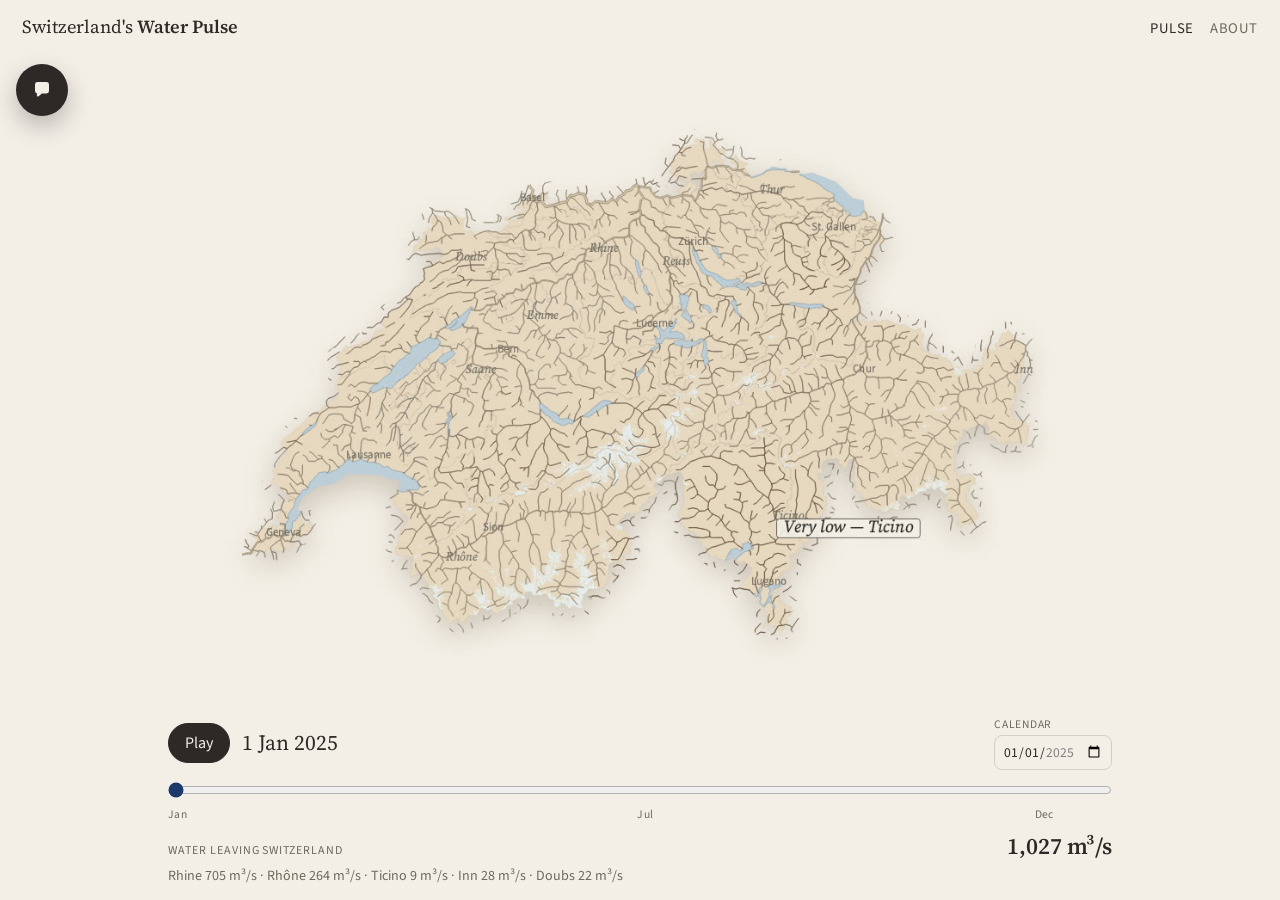
==== docs/index.html @ 2dd58051 "Make the daily pulse readable without turning the Rhine back into a band. A flood day was a hairline" ====
<!DOCTYPE html>
<html lang="en">
  <head>
    <meta charset="utf-8" />
    <meta name="viewport" content="width=device-width, initial-scale=1, viewport-fit=cover" />
    <title>Switzerland's Water Pulse</title>
    <meta
      name="description"
      content="Every river in Switzerland, every day of 2025. Scrub the year, pick a date, or ask the film what the water was doing."
    />
    <meta property="og:title" content="Switzerland's Water Pulse" />
    <meta
      property="og:description"
      content="Every river in Switzerland, every day of 2025. Ribbon height is the square root of discharge. Colour is the river against its own normal."
    />
    <meta property="og:type" content="website" />
    <meta property="og:url" content="https://alexanderduckworthhu.github.io/swiss-water-pulse/" />
    <meta property="og:image" content="https://alexanderduckworthhu.github.io/swiss-water-pulse/poster.jpg" />
    <link rel="canonical" href="https://alexanderduckworthhu.github.io/swiss-water-pulse/" />
    <link rel="icon" href="favicon.svg" type="image/svg+xml" />
    <link rel="preconnect" href="https://fonts.googleapis.com" />
    <link rel="preconnect" href="https://fonts.gstatic.com" crossorigin />
    <link
      href="https://fonts.googleapis.com/css2?family=Source+Sans+3:ital,wght@0,400;0,600;1,400&amp;family=Source+Serif+4:ital,opsz,wght@0,8..60,500;0,8..60,600;1,8..60,500&amp;display=swap"
      rel="stylesheet"
    />
    <link rel="stylesheet" href="styles.css?v=6" />
  </head>
  <body class="film-page">
    <header class="top">
      <a class="brand" href="./">Switzerland's <strong>Water Pulse</strong></a>
      <nav class="site-nav" aria-label="Pages">
        <a href="./" aria-current="page">Pulse</a>
        <a href="about.html">About</a>
      </nav>
    </header>

    <main class="pulse">
      <div class="stage">
        <video id="film" poster="poster.jpg?v=5" playsinline preload="metadata" aria-label="Switzerland's Water Pulse, 2025"></video>
        <button type="button" id="btn-chat" class="chat-toggle" aria-expanded="false" aria-controls="chat" aria-label="Ask about the water">
          <svg class="icon-chat" viewBox="0 0 24 24" aria-hidden="true">
            <path
              fill="currentColor"
              d="M5 6.4A2.4 2.4 0 0 1 7.4 4h9.2A2.4 2.4 0 0 1 19 6.4v6.7a2.4 2.4 0 0 1-2.4 2.4H12l-3.4 2.7c-.7.55-1.7.06-1.7-.8v-1.9H7.4A2.4 2.4 0 0 1 5 13.1V6.4Z"
            />
          </svg>
          <svg class="icon-close" viewBox="0 0 24 24" aria-hidden="true">
            <path fill="currentColor" d="M6.4 5 12 10.6 17.6 5 19 6.4 13.4 12 19 17.6 17.6 19 12 13.4 6.4 19 5 17.6 10.6 12 5 6.4Z" />
          </svg>
        </button>
        <section class="chat" id="chat" hidden>
          <div class="chat-head">
            <p class="chat-label">Ask the year</p>
            <button type="button" id="chat-close" aria-label="Close chat">×</button>
          </div>
          <div class="chat-log" id="chat-log" role="log" aria-live="polite"></div>
          <form class="ask" id="ask-form">
            <div class="ask-row">
              <label class="sr-only" for="ask-input">Question</label>
              <input id="ask-input" type="text" autocomplete="off" placeholder="Rhine on 15 June, or the peak day" />
              <button type="submit" aria-label="Send">
                <svg viewBox="0 0 24 24" aria-hidden="true">
                  <path fill="currentColor" d="M4 12.2 19.2 4.8c.7-.3 1.4.4 1.1 1.1L13.6 20c-.3.8-1.4.7-1.6-.1l-1.6-6.1-6.1-1.6c-.8-.2-.9-1.3-.3-1.6Z" />
                </svg>
              </button>
            </div>
          </form>
        </section>
      </div>

      <section class="controls" aria-label="Timeline">
        <div class="control-row">
          <button type="button" id="play" class="play">Play</button>
          <p id="stamp" class="stamp">1 Jan 2025</p>
          <label class="calendar">
            <span>Calendar</span>
            <input id="calendar" type="date" min="2025-01-01" max="2025-12-31" value="2025-01-01" />
          </label>
        </div>
        <label class="slider">
          <span class="sr-only">Day of 2025</span>
          <input id="day" type="range" min="0" max="364" value="0" step="1" />
        </label>
        <div class="ticks" aria-hidden="true">
          <span style="left: 0">Jan</span>
          <span style="left: 49.7%">Jul</span>
          <span style="left: 91.8%">Dec</span>
        </div>
        <p class="headline"><span>Water leaving Switzerland</span> <strong id="total">—</strong></p>
        <p id="parts" class="parts"></p>
      </section>
    </main>

    <script src="app.js?v=6"></script>
    <script src="chat.js?v=1"></script>
  </body>
</html>
---- docs/styles.css ----
:root {
  --paper: #f3eee6;
  --ink: #2c2926;
  --muted: #6f695f;
  --faint: #b7b0a4;
  --line: rgba(44, 41, 38, 0.16);
  --blue: #1b3a6b;
  --shadow: 0 18px 50px rgba(44, 41, 38, 0.14);
  --serif: "Source Serif 4", Georgia, serif;
  --sans: "Source Sans 3", "Source Sans Pro", sans-serif;
}

* { box-sizing: border-box; }

html, body {
  margin: 0;
  background: var(--paper);
  color: var(--ink);
  font-family: var(--sans);
  font-size: 16px;
}

button, input { font: inherit; color: inherit; }

a { color: var(--blue); }

.sr-only {
  position: absolute;
  width: 1px;
  height: 1px;
  padding: 0;
  margin: -1px;
  overflow: hidden;
  clip: rect(0, 0, 0, 0);
  border: 0;
}

.top {
  display: flex;
  align-items: baseline;
  justify-content: space-between;
  gap: 16px;
  max-width: 1100px;
  margin: 0 auto;
  padding: 22px 24px 8px;
}

.brand {
  color: var(--ink);
  font-family: var(--serif);
  font-size: 1.15rem;
  text-decoration: none;
}

.brand strong { font-weight: 600; }

.site-nav { display: flex; gap: 16px; }

.site-nav a {
  color: var(--muted);
  font-size: 0.92rem;
  letter-spacing: 0.04em;
  text-decoration: none;
  text-transform: uppercase;
}

.site-nav a[aria-current="page"] { color: var(--ink); }

.pulse {
  display: grid;
  justify-items: center;
  padding: 8px 16px 40px;
}

.stage {
  position: relative;
  width: min(520px, 100%);
}

video {
  display: block;
  width: 100%;
  height: auto;
  aspect-ratio: 1080 / 1350;
  background: #e7e0d4;
  border-radius: 2px;
  box-shadow: var(--shadow);
}

.film-page {
  height: 100dvh;
  overflow: hidden;
}

.film-page .top {
  position: absolute;
  z-index: 4;
  top: 0;
  right: 0;
  left: 0;
  max-width: none;
  margin: 0;
  padding: 14px 22px;
  background: linear-gradient(to bottom, rgba(243, 238, 230, 0.92), rgba(243, 238, 230, 0));
}

.film-page .pulse {
  position: relative;
  height: 100dvh;
  padding: 0;
}

.film-page .stage {
  position: absolute;
  inset: 48px 0 108px;
  width: auto;
  overflow: hidden;
}

.film-page video {
  position: absolute;
  top: 0;
  left: 50%;
  width: auto;
  height: 156%;
  max-width: none;
  aspect-ratio: auto;
  object-fit: fill;
  background: transparent;
  border-radius: 0;
  box-shadow: none;
  transform: translate(-50%, -18%);
}

@media (max-width: 800px) {
  .film-page .brand {
    position: absolute;
    width: 1px;
    height: 1px;
    overflow: hidden;
    clip: rect(0, 0, 0, 0);
  }

  .film-page video {
    top: 50%;
    width: 100%;
    height: auto;
    transform: translate(-50%, -50%);
  }
}

.controls {
  width: min(520px, 100%);
  margin-top: 16px;
}

.film-page .controls {
  position: absolute;
  z-index: 4;
  left: 50%;
  bottom: 0;
  transform: translateX(-50%);
  width: min(960px, calc(100% - 28px));
  margin: 0;
  padding: 10px 8px 14px;
  background: linear-gradient(to top, rgba(243, 238, 230, 0.94) 70%, rgba(243, 238, 230, 0));
}

.film-page .chat-toggle {
  top: 16px;
  right: auto;
  bottom: auto;
  left: 16px;
}

.film-page .chat {
  top: 78px;
  right: auto;
  bottom: auto;
  left: 16px;
  height: min(460px, calc(100% - 110px));
}

.control-row {
  display: flex;
  align-items: center;
  gap: 12px;
}

.play {
  flex: 0 0 auto;
  padding: 8px 16px;
  border: 1px solid var(--ink);
  border-radius: 999px;
  background: var(--ink);
  color: var(--paper);
  cursor: pointer;
}

.play:hover { background: var(--blue); border-color: var(--blue); }

.stamp {
  flex: 1;
  margin: 0;
  font-family: var(--serif);
  font-size: 1.35rem;
}

.calendar {
  display: flex;
  flex-direction: column;
  gap: 2px;
  color: var(--muted);
  font-size: 0.72rem;
  letter-spacing: 0.06em;
  text-transform: uppercase;
}

.calendar input {
  padding: 6px 8px;
  border: 1px solid var(--line);
  border-radius: 8px;
  background: transparent;
  color: var(--ink);
  font-size: 0.85rem;
  letter-spacing: 0;
  text-transform: none;
}

.slider { display: block; margin-top: 12px; }

.slider input {
  width: 100%;
  margin: 0;
  accent-color: var(--blue);
  cursor: pointer;
}

.ticks {
  position: relative;
  height: 18px;
  color: var(--muted);
  font-size: 0.72rem;
  letter-spacing: 0.04em;
}

.ticks span { position: absolute; top: 2px; }

.headline {
  display: flex;
  align-items: baseline;
  justify-content: space-between;
  gap: 12px;
  margin: 8px 0 0;
}

.headline span {
  color: var(--muted);
  font-size: 0.75rem;
  letter-spacing: 0.08em;
  text-transform: uppercase;
}

.headline strong {
  font-family: var(--serif);
  font-size: 1.45rem;
  font-weight: 600;
}

.parts {
  margin: 4px 0 0;
  color: var(--muted);
  font-size: 0.88rem;
  line-height: 1.45;
}

.chat-toggle {
  position: absolute;
  z-index: 5;
  right: 14px;
  bottom: 14px;
  display: grid;
  place-items: center;
  width: 52px;
  height: 52px;
  padding: 0;
  border: 0;
  border-radius: 50%;
  background: var(--ink);
  color: var(--paper);
  cursor: pointer;
  box-shadow: 0 10px 24px rgba(44, 41, 38, 0.28);
}

.chat-toggle svg { width: 24px; height: 24px; }
.chat-toggle .icon-close { display: none; }
.chat-toggle.on .icon-chat { display: none; }
.chat-toggle.on .icon-close { display: block; }

.chat[hidden] { display: none; }

.chat {
  position: absolute;
  z-index: 6;
  right: 14px;
  bottom: 76px;
  display: flex;
  flex-direction: column;
  width: min(360px, calc(100% - 28px));
  height: min(460px, 70%);
  overflow: hidden;
  background: #fffaf3;
  border: 1px solid var(--line);
  border-radius: 18px;
  box-shadow: var(--shadow);
}

.chat-head {
  display: flex;
  align-items: center;
  justify-content: space-between;
  padding: 12px 14px;
  border-bottom: 1px solid var(--line);
}

.chat-label {
  margin: 0;
  font-family: var(--serif);
  font-size: 1.05rem;
}

#chat-close {
  width: 28px;
  height: 28px;
  padding: 0;
  border: 0;
  border-radius: 50%;
  background: transparent;
  color: var(--muted);
  font-size: 1.2rem;
  cursor: pointer;
}

.chat-log {
  display: flex;
  flex: 1;
  flex-direction: column;
  gap: 10px;
  min-height: 0;
  padding: 14px;
  overflow-y: auto;
}

.chat-msg {
  max-width: 88%;
  padding: 10px 12px;
  border-radius: 16px;
  font-size: 0.9rem;
  line-height: 1.45;
}

.chat-msg.user {
  align-self: flex-end;
  border-bottom-right-radius: 5px;
  background: var(--ink);
  color: var(--paper);
}

.chat-msg.bot {
  align-self: flex-start;
  border-bottom-left-radius: 5px;
  background: rgba(44, 41, 38, 0.06);
}

.chat-msg button {
  display: inline;
  margin: 0 6px 0 0;
  padding: 0;
  border: 0;
  background: none;
  color: var(--blue);
  font: inherit;
  text-decoration: underline;
  text-underline-offset: 2px;
  cursor: pointer;
}

.chips { display: flex; flex-wrap: wrap; gap: 6px; margin-top: 8px; }

.chips button {
  margin: 0;
  padding: 4px 8px;
  border: 1px solid var(--line);
  border-radius: 999px;
  background: transparent;
  color: var(--ink);
  font-size: 0.78rem;
  text-decoration: none;
}

.ask {
  padding: 10px;
  border-top: 1px solid var(--line);
}

.ask-row { display: flex; gap: 6px; }

.ask input {
  flex: 1;
  min-width: 0;
  padding: 10px 14px;
  border: 1px solid var(--line);
  border-radius: 999px;
  background: transparent;
}

.ask input:focus { outline: none; border-color: var(--blue); }

.ask-row button {
  display: grid;
  place-items: center;
  width: 40px;
  height: 40px;
  padding: 0;
  border: 0;
  border-radius: 50%;
  background: var(--ink);
  color: var(--paper);
  cursor: pointer;
}

.ask-row button svg { width: 18px; height: 18px; }

.about {
  max-width: 680px;
  margin: 0 auto;
  padding: 12px 24px 64px;
}

.about h1, .about h2 {
  font-family: var(--serif);
  font-weight: 560;
}

.about h1 { font-size: 2.2rem; margin: 0 0 12px; }
.about h2 { font-size: 1.35rem; margin: 28px 0 8px; }

.about p { margin: 0 0 12px; line-height: 1.55; }

.kicker {
  margin: 0 0 6px;
  color: var(--muted);
  font-size: 0.78rem;
  letter-spacing: 0.12em;
  text-transform: uppercase;
}

.credit { color: var(--muted); font-size: 0.88rem; }

.back { font-family: var(--serif); }

@media (max-width: 640px) {
  .control-row { flex-wrap: wrap; }
  .stamp { order: -1; width: 100%; }
  .chat { height: min(420px, 62%); }
}
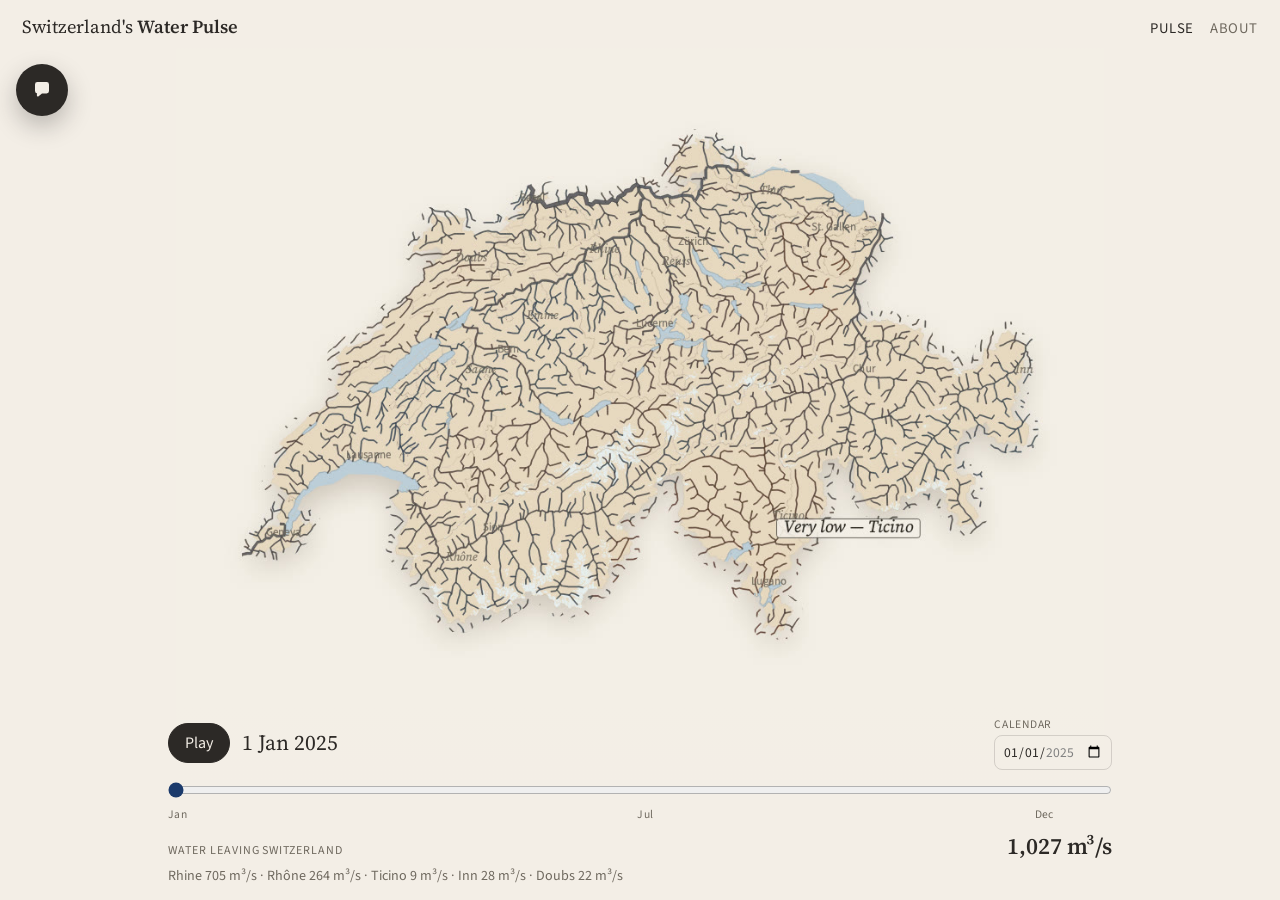
==== commit 3acf8b67: "Darken the rivers and widen them so the pulse stays visible all year. Usual flow was cream on the sa" ====
--- a/docs/index.html
+++ b/docs/index.html
@@ -37,7 +37,7 @@
 
     <main class="pulse">
       <div class="stage">
-        <video id="film" poster="poster.jpg?v=5" playsinline preload="metadata" aria-label="Switzerland's Water Pulse, 2025"></video>
+        <video id="film" poster="poster.jpg?v=6" playsinline preload="metadata" aria-label="Switzerland's Water Pulse, 2025"></video>
         <button type="button" id="btn-chat" class="chat-toggle" aria-expanded="false" aria-controls="chat" aria-label="Ask about the water">
           <svg class="icon-chat" viewBox="0 0 24 24" aria-hidden="true">
             <path
@@ -92,7 +92,7 @@
       </section>
     </main>
 
-    <script src="app.js?v=6"></script>
-    <script src="chat.js?v=1"></script>
+    <script src="app.js?v=7"></script>
+    <script src="chat.js?v=2"></script>
   </body>
 </html>
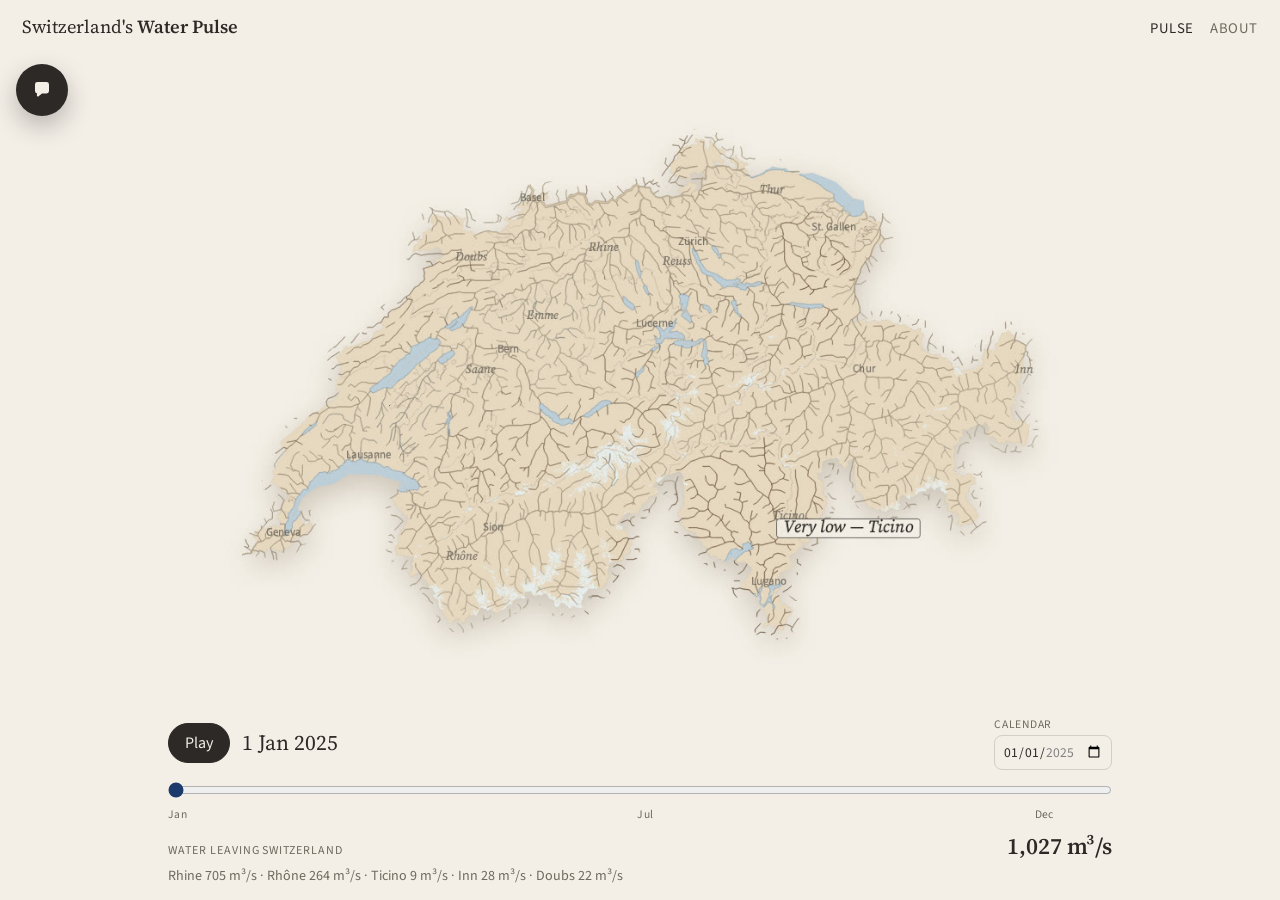
==== commit ddda243e: "Size every river by its discharge, so the Rhine is no longer drawn like its neighbours. A square roo" ====
--- a/docs/index.html
+++ b/docs/index.html
@@ -11,7 +11,7 @@
     <meta property="og:title" content="Switzerland's Water Pulse" />
     <meta
       property="og:description"
-      content="Every river in Switzerland, every day of 2025. Ribbon height is the square root of discharge. Colour is the river against its own normal."
+      content="Every river in Switzerland, every day of 2025. Ribbon width follows discharge. Colour is the river against its own normal."
     />
     <meta property="og:type" content="website" />
     <meta property="og:url" content="https://alexanderduckworthhu.github.io/swiss-water-pulse/" />
@@ -37,7 +37,7 @@
 
     <main class="pulse">
       <div class="stage">
-        <video id="film" poster="poster.jpg?v=6" playsinline preload="metadata" aria-label="Switzerland's Water Pulse, 2025"></video>
+        <video id="film" poster="poster.jpg?v=7" playsinline preload="metadata" aria-label="Switzerland's Water Pulse, 2025"></video>
         <button type="button" id="btn-chat" class="chat-toggle" aria-expanded="false" aria-controls="chat" aria-label="Ask about the water">
           <svg class="icon-chat" viewBox="0 0 24 24" aria-hidden="true">
             <path
@@ -92,7 +92,7 @@
       </section>
     </main>
 
-    <script src="app.js?v=7"></script>
-    <script src="chat.js?v=2"></script>
+    <script src="app.js?v=8"></script>
+    <script src="chat.js?v=3"></script>
   </body>
 </html>
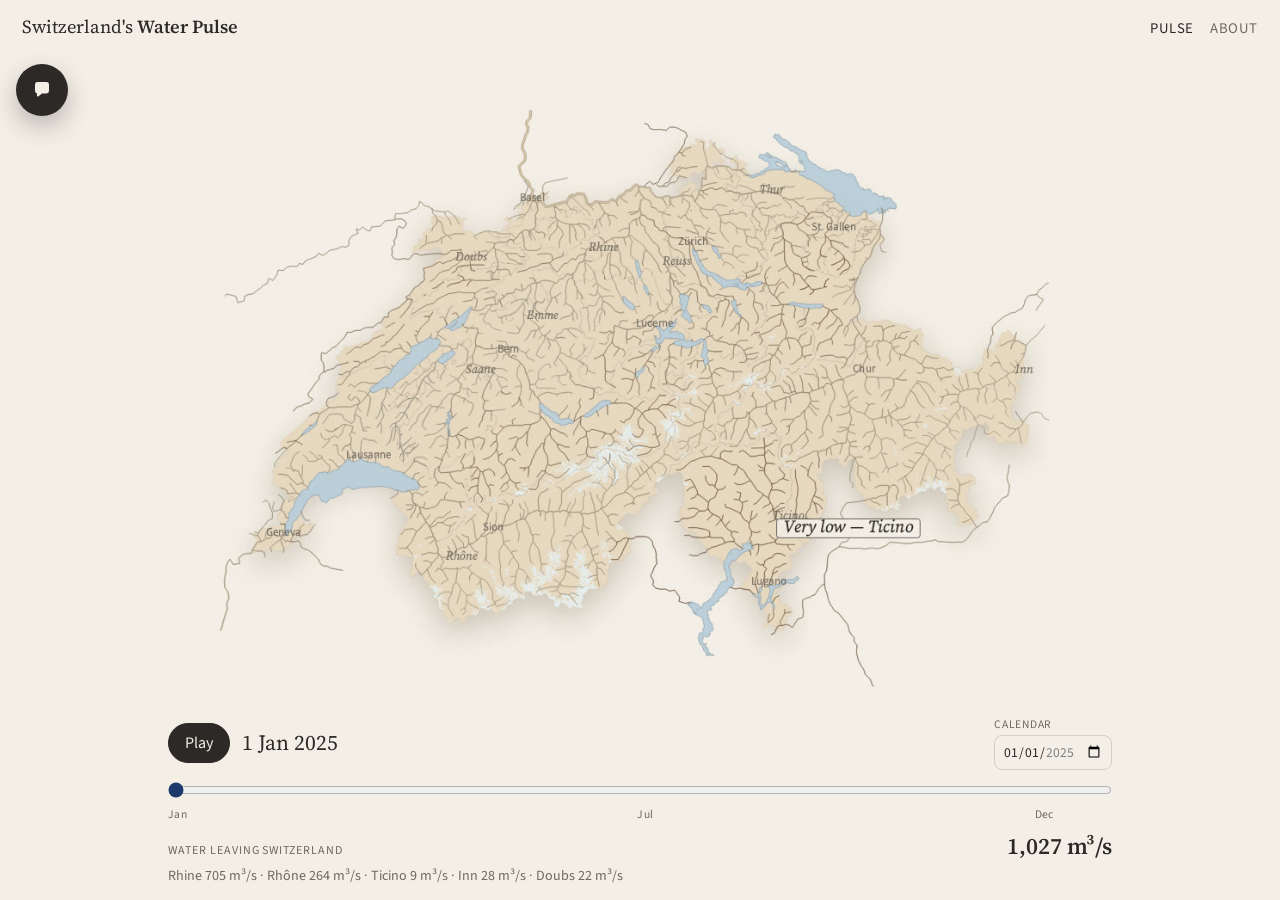
==== commit d1aa02fe: "Keep each river on its real course, including where it leaves Switzerland. The border was slicing th" ====
--- a/docs/index.html
+++ b/docs/index.html
@@ -37,7 +37,7 @@
 
     <main class="pulse">
       <div class="stage">
-        <video id="film" poster="poster.jpg?v=7" playsinline preload="metadata" aria-label="Switzerland's Water Pulse, 2025"></video>
+        <video id="film" poster="poster.jpg?v=8" playsinline preload="metadata" aria-label="Switzerland's Water Pulse, 2025"></video>
         <button type="button" id="btn-chat" class="chat-toggle" aria-expanded="false" aria-controls="chat" aria-label="Ask about the water">
           <svg class="icon-chat" viewBox="0 0 24 24" aria-hidden="true">
             <path
@@ -92,7 +92,7 @@
       </section>
     </main>
 
-    <script src="app.js?v=8"></script>
+    <script src="app.js?v=9"></script>
     <script src="chat.js?v=3"></script>
   </body>
 </html>
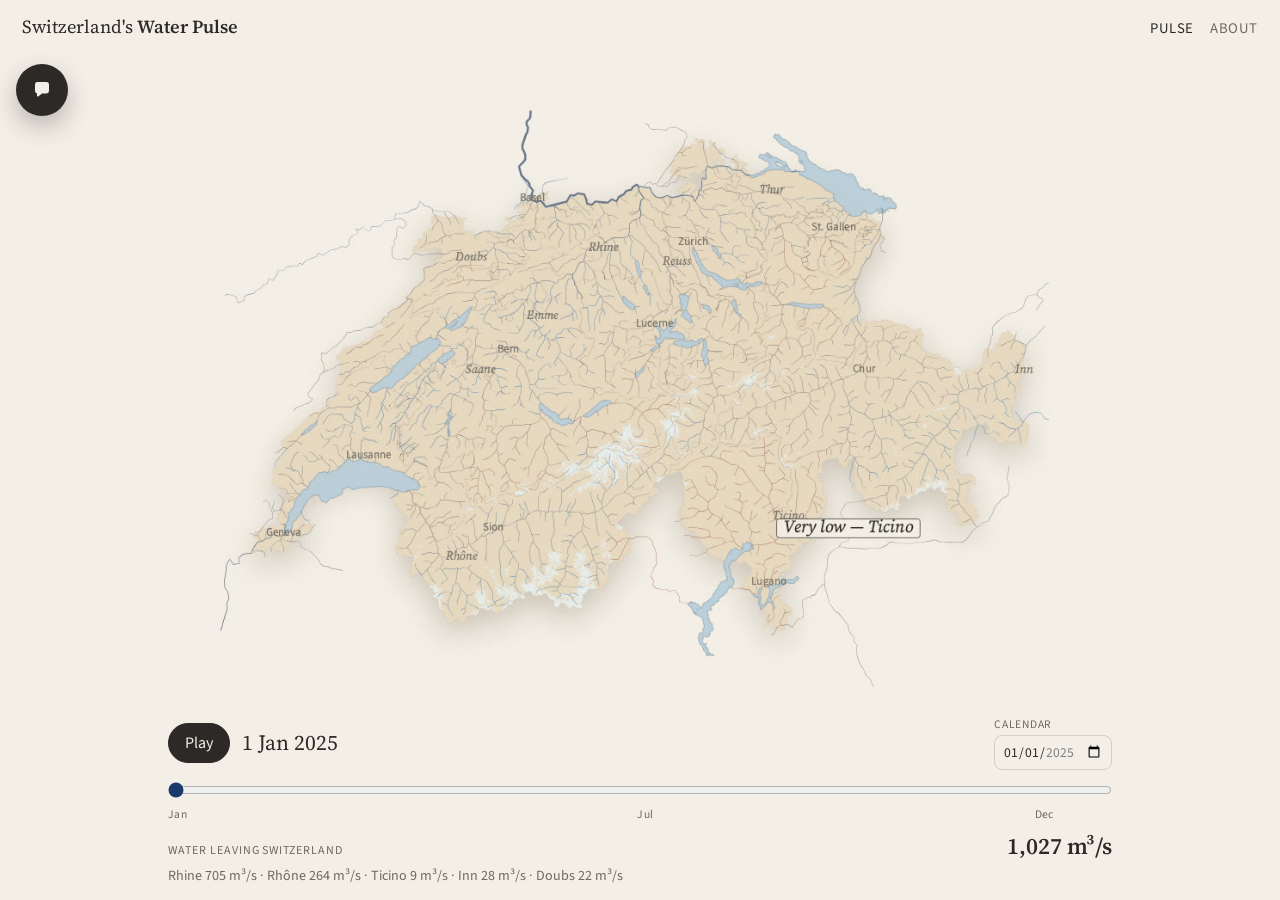
==== commit 407ae739: "Let a high day brighten, so the pulse shows without widening the Rhine. Usual flow was the same colo" ====
--- a/docs/index.html
+++ b/docs/index.html
@@ -37,7 +37,7 @@
 
     <main class="pulse">
       <div class="stage">
-        <video id="film" poster="poster.jpg?v=8" playsinline preload="metadata" aria-label="Switzerland's Water Pulse, 2025"></video>
+        <video id="film" poster="poster.jpg?v=9" playsinline preload="metadata" aria-label="Switzerland's Water Pulse, 2025"></video>
         <button type="button" id="btn-chat" class="chat-toggle" aria-expanded="false" aria-controls="chat" aria-label="Ask about the water">
           <svg class="icon-chat" viewBox="0 0 24 24" aria-hidden="true">
             <path
@@ -92,7 +92,7 @@
       </section>
     </main>
 
-    <script src="app.js?v=9"></script>
-    <script src="chat.js?v=3"></script>
+    <script src="app.js?v=10"></script>
+    <script src="chat.js?v=4"></script>
   </body>
 </html>
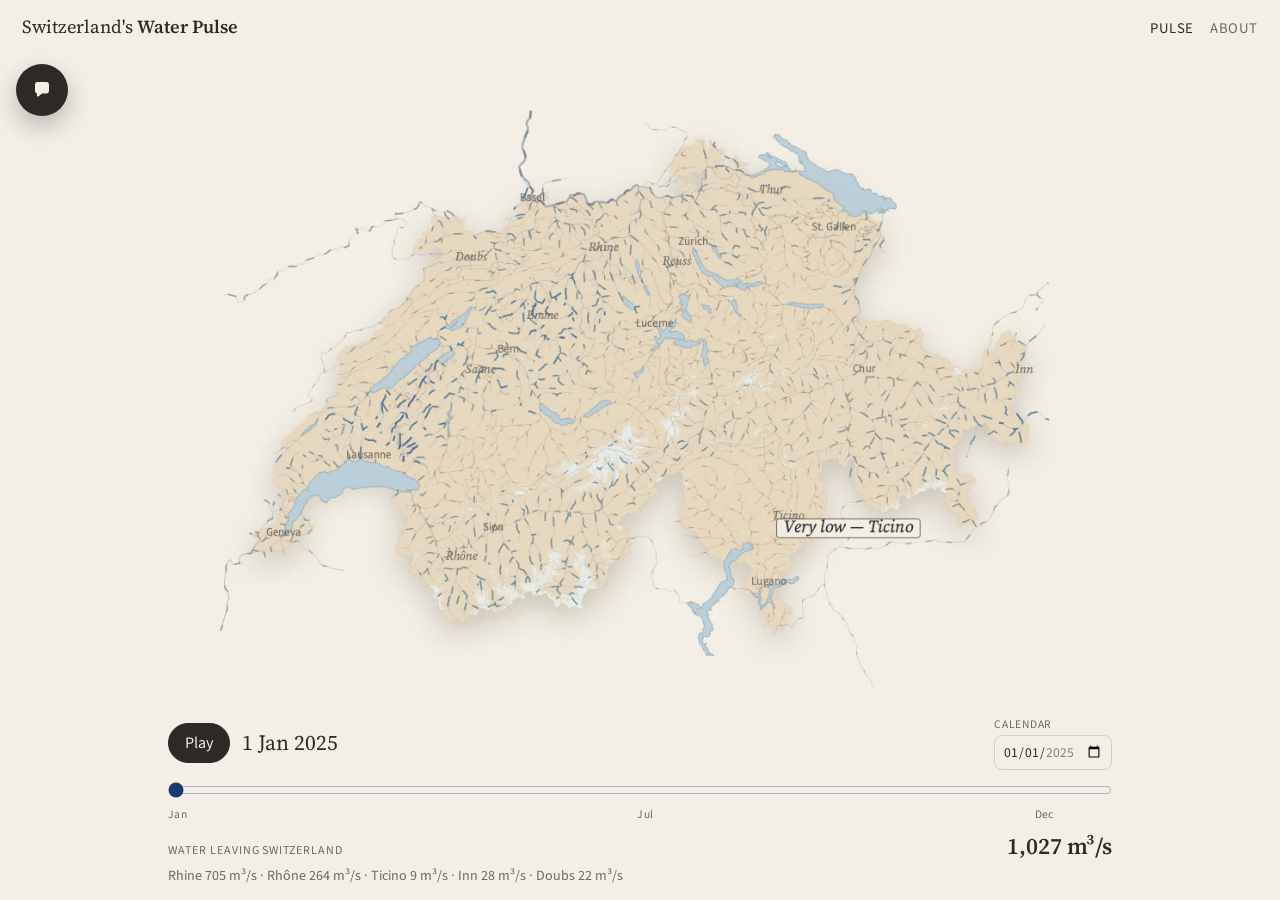
==== commit f0538cdb: "Show the pulse as water flowing downstream, faster and darker above normal." ====
--- a/docs/index.html
+++ b/docs/index.html
@@ -37,7 +37,7 @@
 
     <main class="pulse">
       <div class="stage">
-        <video id="film" poster="poster.jpg?v=9" playsinline preload="metadata" aria-label="Switzerland's Water Pulse, 2025"></video>
+        <video id="film" poster="poster.jpg?v=10" playsinline preload="metadata" aria-label="Switzerland's Water Pulse, 2025"></video>
         <button type="button" id="btn-chat" class="chat-toggle" aria-expanded="false" aria-controls="chat" aria-label="Ask about the water">
           <svg class="icon-chat" viewBox="0 0 24 24" aria-hidden="true">
             <path
@@ -92,7 +92,7 @@
       </section>
     </main>
 
-    <script src="app.js?v=10"></script>
-    <script src="chat.js?v=4"></script>
+    <script src="app.js?v=11"></script>
+    <script src="chat.js?v=5"></script>
   </body>
 </html>
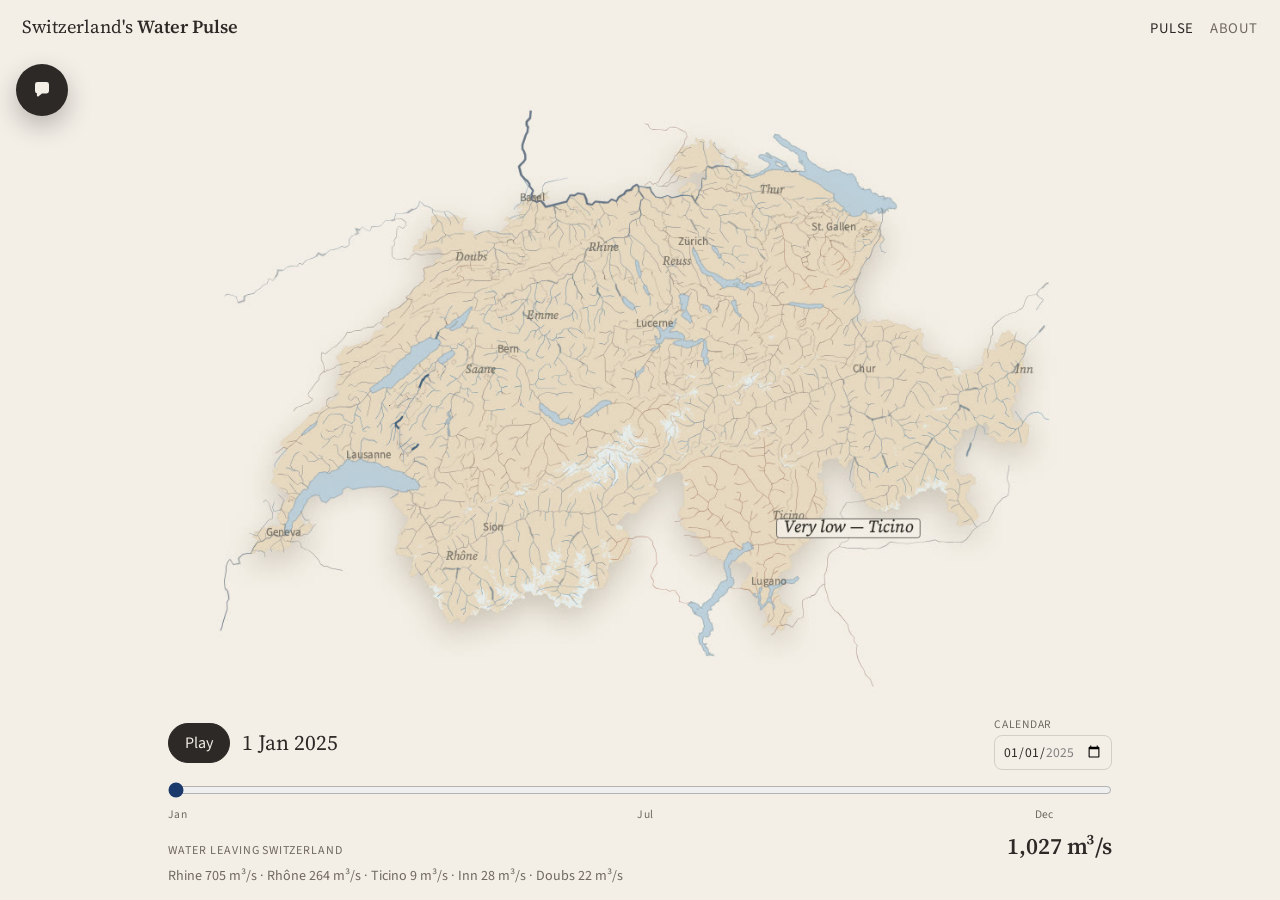
==== commit 5f7f02a0: "Show the pulse as dark packets travelling down the large rivers; keep small streams as plain lines." ====
--- a/docs/index.html
+++ b/docs/index.html
@@ -37,7 +37,7 @@
 
     <main class="pulse">
       <div class="stage">
-        <video id="film" poster="poster.jpg?v=10" playsinline preload="metadata" aria-label="Switzerland's Water Pulse, 2025"></video>
+        <video id="film" poster="poster.jpg?v=11" playsinline preload="metadata" aria-label="Switzerland's Water Pulse, 2025"></video>
         <button type="button" id="btn-chat" class="chat-toggle" aria-expanded="false" aria-controls="chat" aria-label="Ask about the water">
           <svg class="icon-chat" viewBox="0 0 24 24" aria-hidden="true">
             <path
@@ -92,7 +92,7 @@
       </section>
     </main>
 
-    <script src="app.js?v=11"></script>
-    <script src="chat.js?v=5"></script>
+    <script src="app.js?v=12"></script>
+    <script src="chat.js?v=6"></script>
   </body>
 </html>
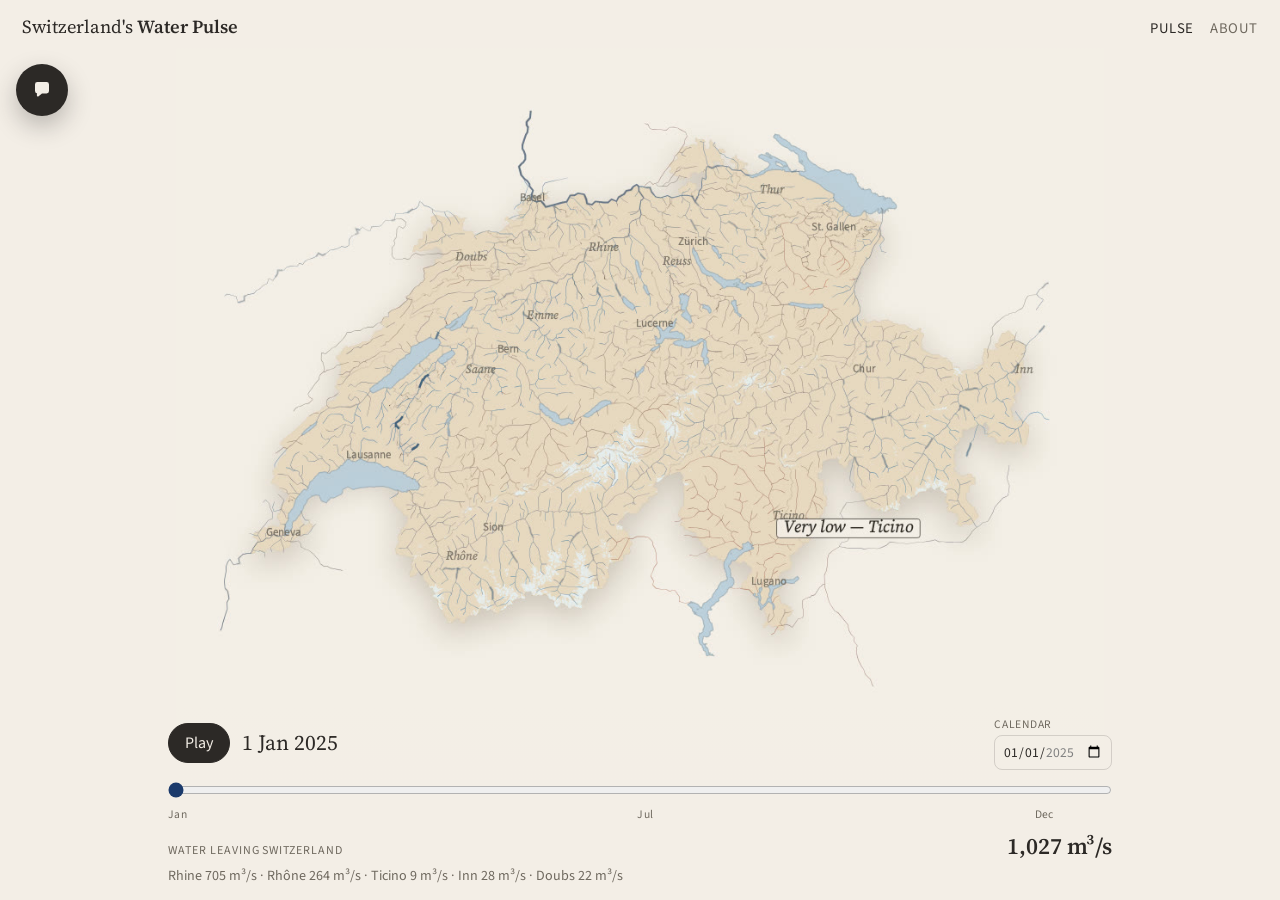
==== commit 14e39343: "Ease the widest rivers so the Rhine at Basel stays a river line." ====
--- a/docs/index.html
+++ b/docs/index.html
@@ -37,7 +37,7 @@
 
     <main class="pulse">
       <div class="stage">
-        <video id="film" poster="poster.jpg?v=11" playsinline preload="metadata" aria-label="Switzerland's Water Pulse, 2025"></video>
+        <video id="film" poster="poster.jpg?v=12" playsinline preload="metadata" aria-label="Switzerland's Water Pulse, 2025"></video>
         <button type="button" id="btn-chat" class="chat-toggle" aria-expanded="false" aria-controls="chat" aria-label="Ask about the water">
           <svg class="icon-chat" viewBox="0 0 24 24" aria-hidden="true">
             <path
@@ -92,7 +92,7 @@
       </section>
     </main>
 
-    <script src="app.js?v=12"></script>
-    <script src="chat.js?v=6"></script>
+    <script src="app.js?v=13"></script>
+    <script src="chat.js?v=7"></script>
   </body>
 </html>
